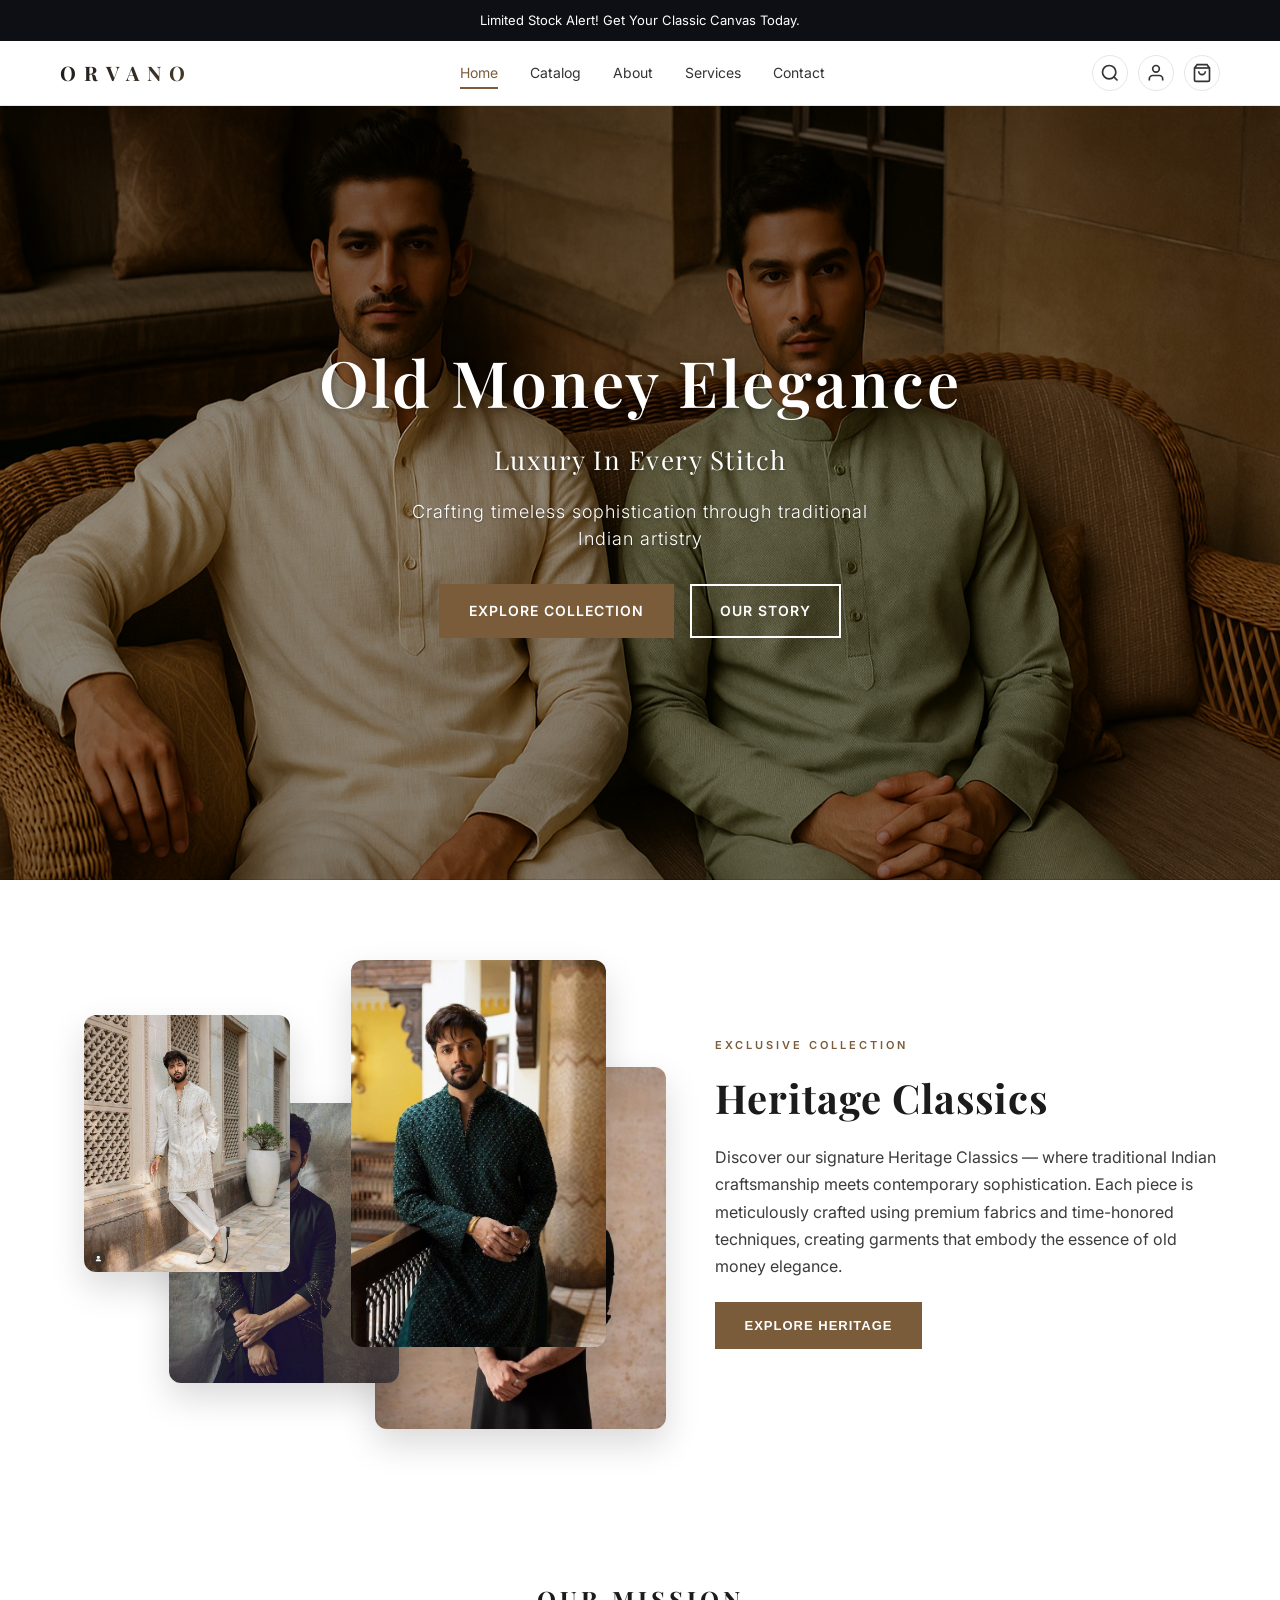
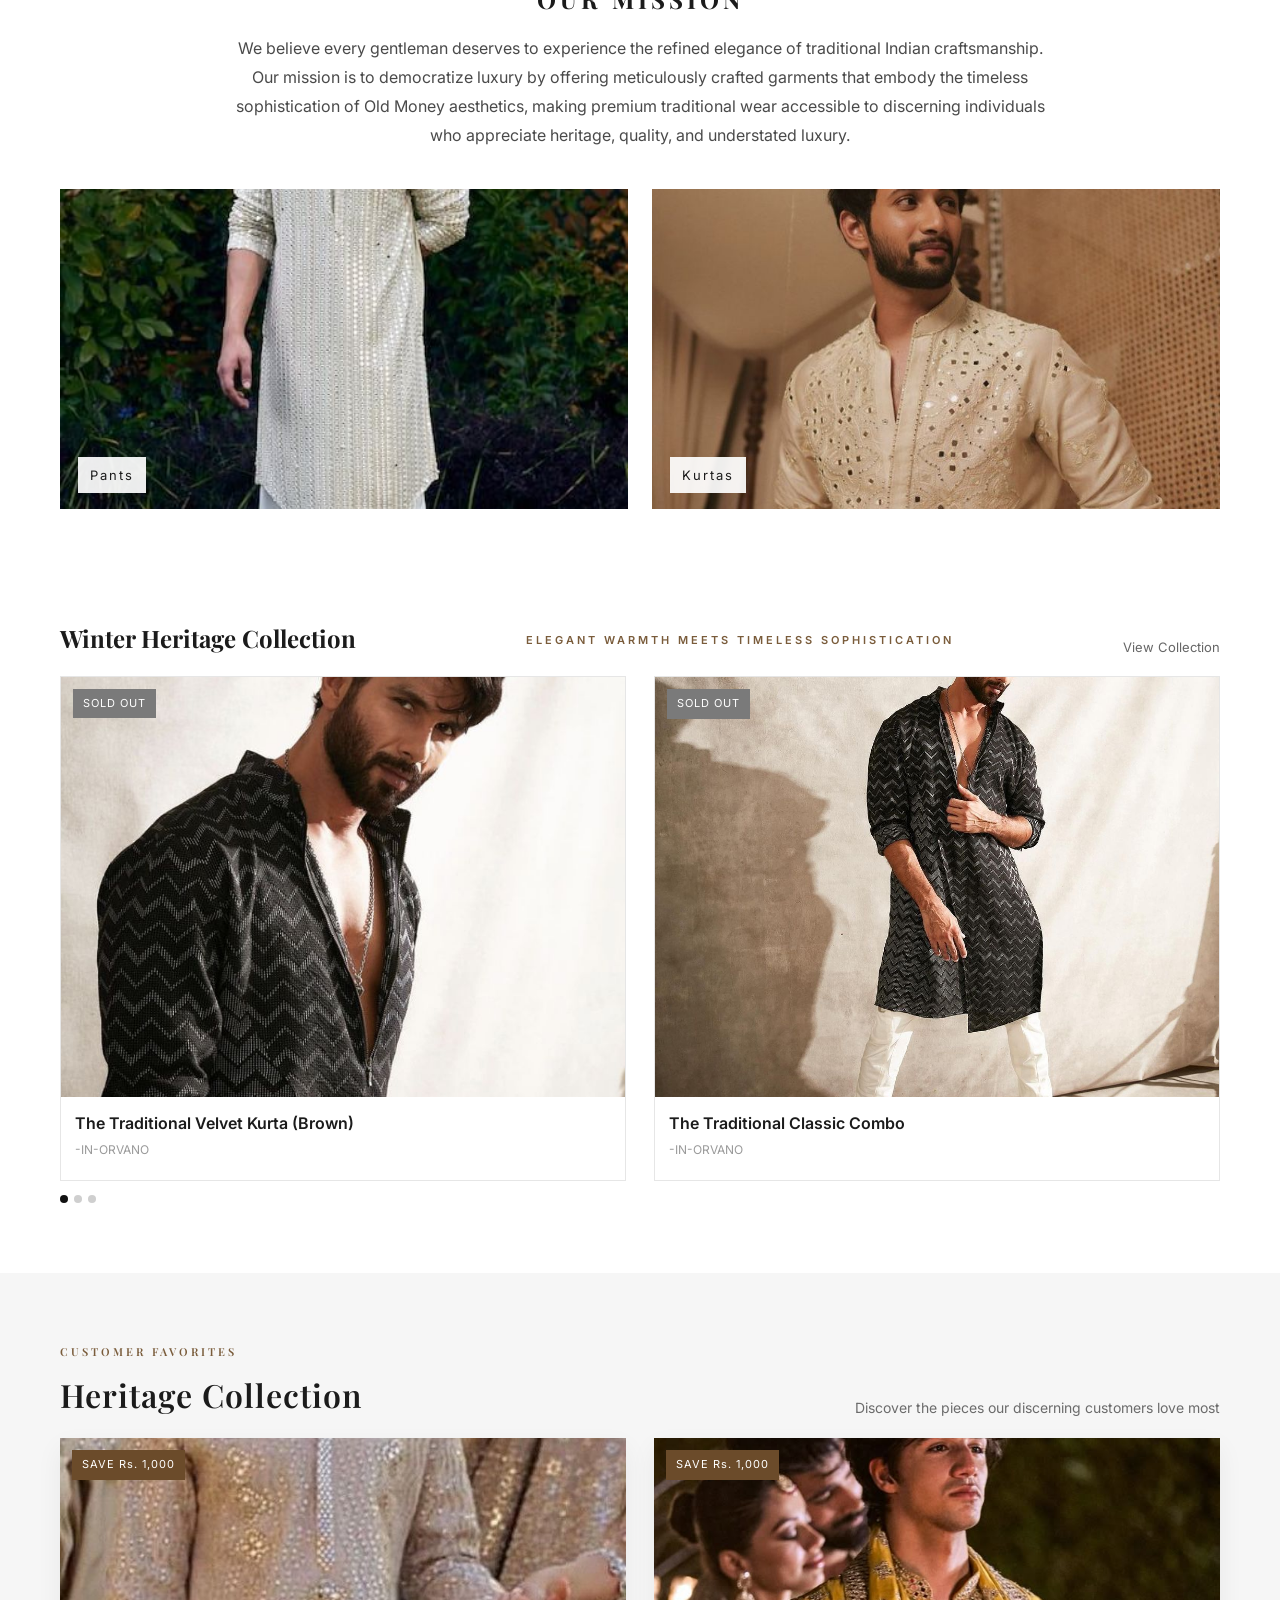
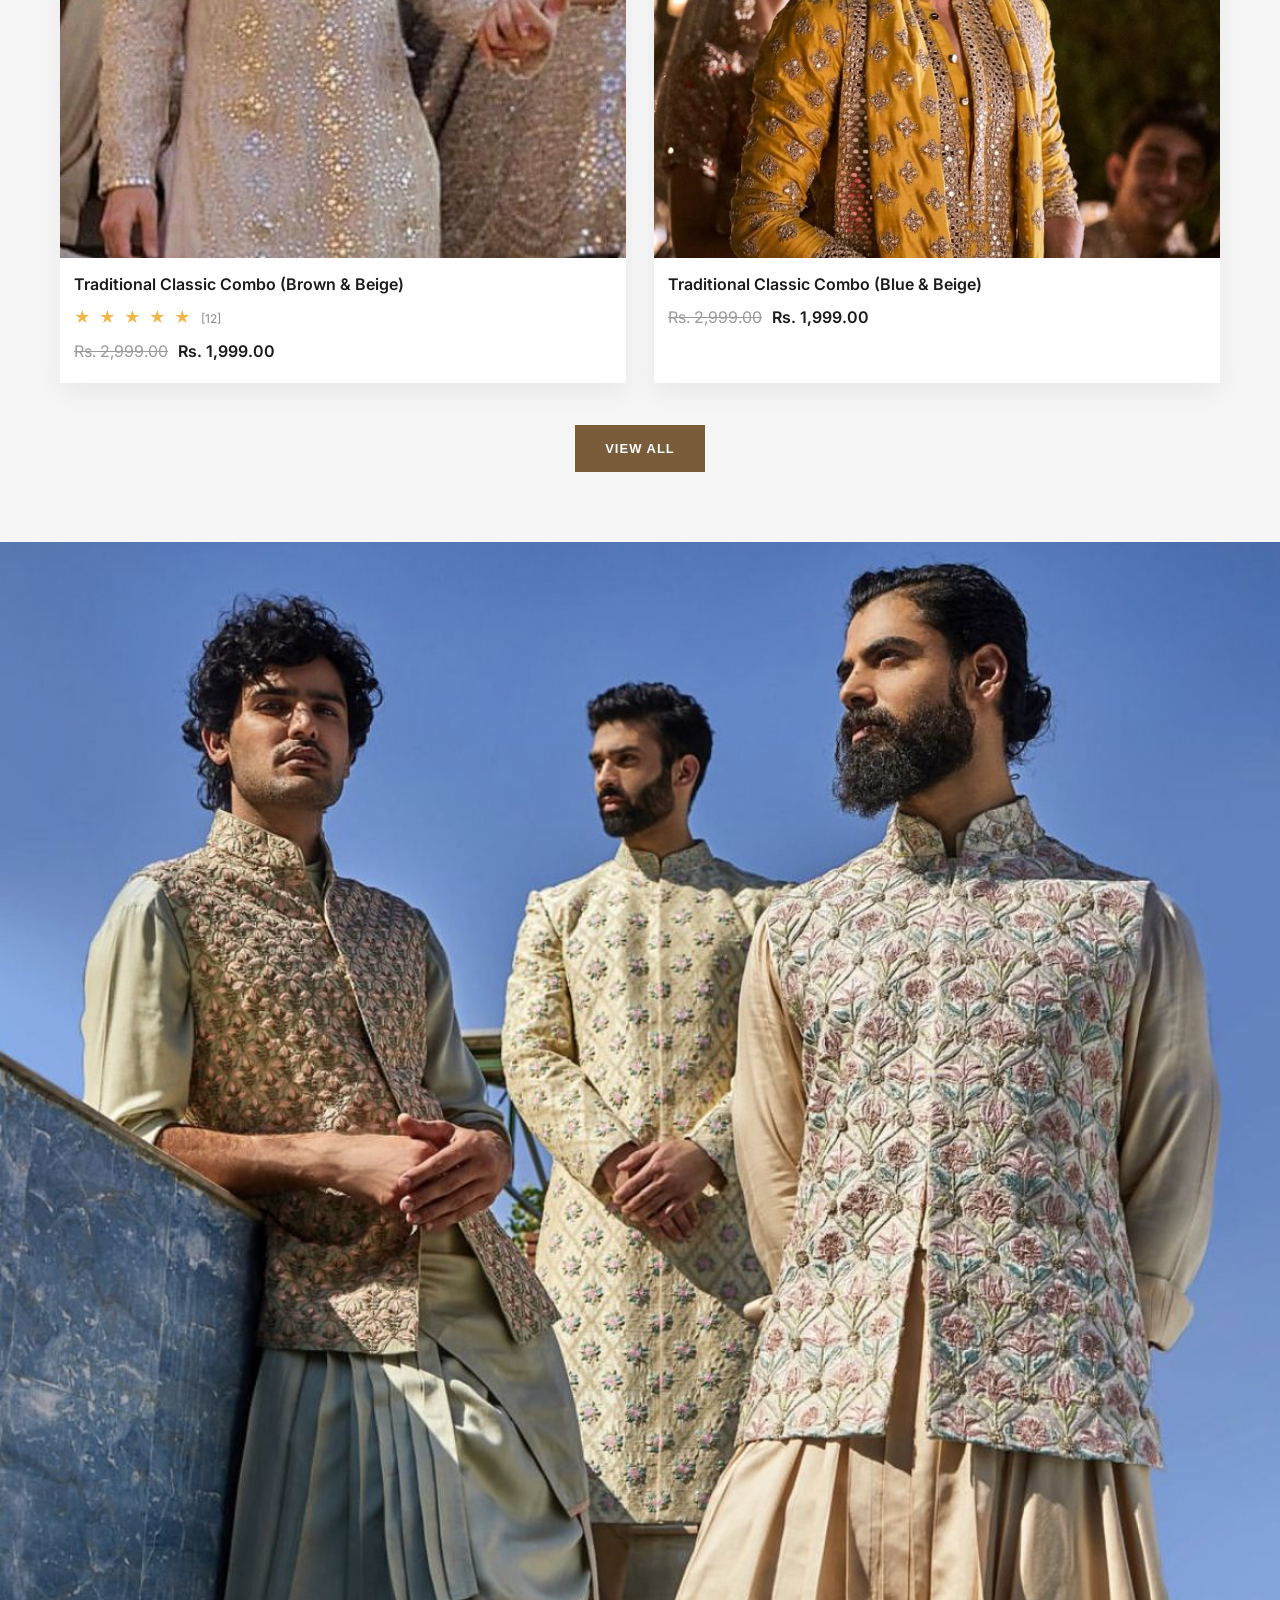
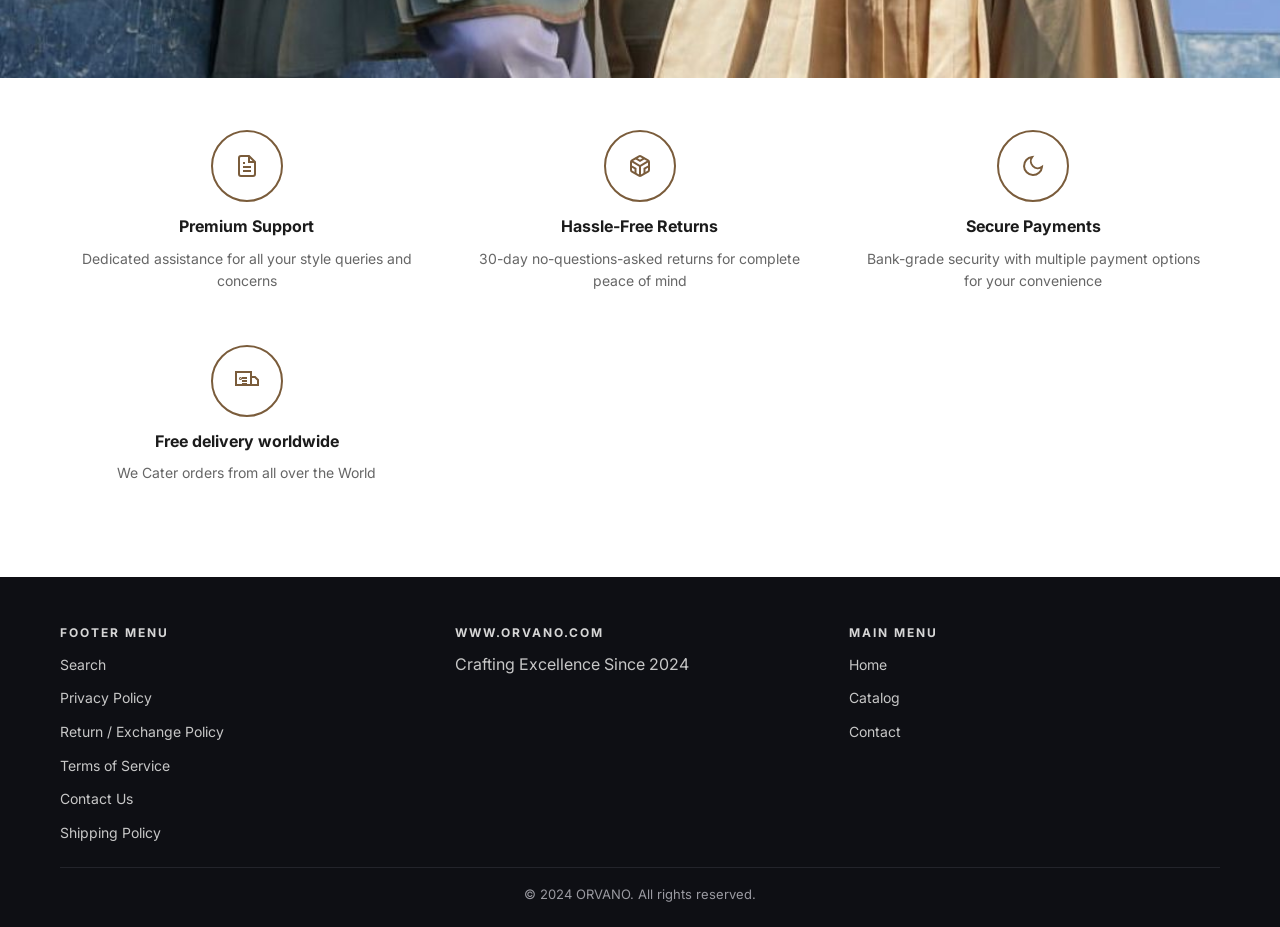
==== index.html @ 5e1e5046 "Initial commit: ORVANO traditional men's wear brand website" ====
<!DOCTYPE html>
<html lang="en">
<head>
    <meta charset="UTF-8">
    <meta name="viewport" content="width=device-width, initial-scale=1.0">
    <title>ORVANO - Traditional Men's Wear Brand</title>
    <link rel="icon" type="image/x-icon" href="favicon.ico">
    <meta name="description" content="Discover ORVANO's collection of traditional men's wear - kurtas, classic outfits, and old-money style clothing. Luxury in every stitch.">
    <link rel="stylesheet" href="assets/css/style.css">
    <link rel="preconnect" href="https://fonts.googleapis.com">
    <link rel="preconnect" href="https://fonts.gstatic.com" crossorigin>
    <link href="https://fonts.googleapis.com/css2?family=Playfair+Display:wght@400;500;600;700&family=Inter:wght@300;400;500;600&display=swap" rel="stylesheet">
</head>
<body>
    <!-- Top Notification Bar -->
    <div class="notification-bar">
        <p>Limited Stock Alert! Get Your Classic Canvas Today.</p>
    </div>

    <!-- Header -->
    <header class="header">
        <nav class="nav">
            <div class="nav-container">
                <div class="logo">
                    <span class="logo-text">ORVANO</span>
                </div>
                <ul class="nav-menu">
                    <li><a href="index.html" class="nav-link" data-page="home">Home</a></li>
                    <li><a href="catalog.html" class="nav-link" data-page="catalog">Catalog</a></li>
                    <li><a href="about.html" class="nav-link" data-page="about">About</a></li>
                    <li><a href="services.html" class="nav-link" data-page="services">Services</a></li>
                    <li><a href="contact.html" class="nav-link" data-page="contact">Contact</a></li>
                </ul>
                <div class="nav-icons">
                    <button class="icon-btn search-btn" aria-label="Search">
                        <svg width="20" height="20" viewBox="0 0 24 24" fill="none" stroke="currentColor" stroke-width="2">
                            <circle cx="11" cy="11" r="8"></circle>
                            <path d="m21 21-4.35-4.35"></path>
                        </svg>
                    </button>
                    <button class="icon-btn user-btn" aria-label="User Account">
                        <svg width="20" height="20" viewBox="0 0 24 24" fill="none" stroke="currentColor" stroke-width="2">
                            <path d="M20 21v-2a4 4 0 0 0-4-4H8a4 4 0 0 0-4 4v2"></path>
                            <circle cx="12" cy="7" r="4"></circle>
                        </svg>
                    </button>
                    <button class="icon-btn cart-btn" aria-label="Shopping Cart">
                        <svg width="20" height="20" viewBox="0 0 24 24" fill="none" stroke="currentColor" stroke-width="2">
                            <path d="M6 2L3 6v14a2 2 0 0 0 2 2h14a2 2 0 0 0 2-2V6l-3-4z"></path>
                            <line x1="3" y1="6" x2="21" y2="6"></line>
                            <path d="M16 10a4 4 0 0 1-8 0"></path>
                        </svg>
                    </button>
                </div>
                <button class="mobile-menu-btn" aria-label="Toggle Menu">
                    <span></span>
                    <span></span>
                    <span></span>
                </button>
            </div>
        </nav>
    </header>

    <!-- Main Content -->
    <main>
        <!-- Hero Section -->
        <section class="hero">
            <div class="hero-image">
                <img src="assets/images/hero-bg.png" alt="Traditional men's wear elegance" class="hero-bg">
                <div class="hero-overlay"></div>
            </div>
            <div class="hero-content">
                <h1 class="hero-title">Old Money Elegance</h1>
                <p class="hero-subtitle">Luxury In Every Stitch</p>
                <p class="hero-tagline">Crafting timeless sophistication through traditional Indian artistry</p>
                <div class="hero-cta">
                    <a href="#featured-collection" class="hero-button primary">Explore Collection</a>
                    <a href="#about" class="hero-button secondary">Our Story</a>
                </div>
            </div>
        </section>

        <!-- Featured Collection -->
        <section class="featured-collection">
            <div class="container">
                <div class="collection-grid">
                    <div class="collection-images">
                        <div class="image-collage">
                            <img src="assets/images/collection-1.jpg" alt="Traditional kurta collection" class="collage-img img-1">
                            <img src="assets/images/collection-2.jpg" alt="Classic outfit style" class="collage-img img-2">
                            <img src="assets/images/collection-3.jpg" alt="Elegant traditional wear" class="collage-img img-3">
                            <img src="assets/images/collection-4.jpg" alt="Premium men's clothing" class="collage-img img-4">
                        </div>
                    </div>
                    <div class="collection-content">
                        <span class="collection-badge">EXCLUSIVE COLLECTION</span>
                        <h2 class="collection-title">Heritage Classics</h2>
                        <p class="collection-description">Discover our signature Heritage Classics — where traditional Indian craftsmanship meets contemporary sophistication. Each piece is meticulously crafted using premium fabrics and time-honored techniques, creating garments that embody the essence of old money elegance.</p>
                        <button class="cta-button">Explore Heritage</button>
                    </div>
                </div>
            </div>
        </section>

        <!-- Mission Statement -->
        <section class="mission-section">
            <div class="container">
                <h2 class="mission-title">OUR MISSION</h2>
                <p class="mission-text">We believe every gentleman deserves to experience the refined elegance of traditional Indian craftsmanship. Our mission is to democratize luxury by offering meticulously crafted garments that embody the timeless sophistication of Old Money aesthetics, making premium traditional wear accessible to discerning individuals who appreciate heritage, quality, and understated luxury.</p>
                <div class="category-cards">
                    <div class="category-card">
                        <img src="assets/images/category-pants.jpg" alt="Traditional pants collection" class="category-img">
                        <span class="category-label">Pants</span>
                    </div>
                    <div class="category-card">
                        <img src="assets/images/category-kurtas.jpg" alt="Traditional kurta collection" class="category-img">
                        <span class="category-label">Kurtas</span>
                    </div>
                </div>
            </div>
        </section>

        <!-- Seasonal Highlight -->
        <section class="seasonal-section">
            <div class="container">
                <div class="section-header">
                    <h2 class="section-title">Winter Heritage Collection</h2>
                    <p class="section-subtitle">Elegant warmth meets timeless sophistication</p>
                    <a href="#" class="view-all-link">View Collection</a>
                </div>
                <div class="product-grid">
                    <div class="product-card">
                        <div class="product-image">
                            <img src="assets/images/product-1.jpg" alt="Traditional winter kurta" class="product-img">
                            <span class="product-badge sold-out">SOLD OUT</span>
                        </div>
                        <div class="product-info">
                            <h3 class="product-name">The Traditional Velvet Kurta (Brown)</h3>
                            <span class="collection-label">-IN-ORVANO</span>
                        </div>
                    </div>
                    <div class="product-card">
                        <div class="product-image">
                            <img src="assets/images/product-2.jpg" alt="Classic traditional outfit" class="product-img">
                            <span class="product-badge sold-out">SOLD OUT</span>
                        </div>
                        <div class="product-info">
                            <h3 class="product-name">The Traditional Classic Combo</h3>
                            <span class="collection-label">-IN-ORVANO</span>
                        </div>
                    </div>
                </div>
                <div class="carousel-indicators">
                    <span class="indicator active"></span>
                    <span class="indicator"></span>
                    <span class="indicator"></span>
                </div>
            </div>
        </section>

        <!-- Most Popular Outfits -->
        <section class="popular-section">
            <div class="container">
                <div class="section-header">
                    <h2 class="section-title">
                        <span class="section-subtitle">CUSTOMER FAVORITES</span>
                        <span class="section-main-title">Heritage Collection</span>
                    </h2>
                    <p class="section-description">Discover the pieces our discerning customers love most</p>
                </div>
                <div class="product-grid">
                    <div class="product-card featured">
                        <div class="product-image">
                            <img src="assets/images/popular-1.jpg" alt="Traditional brown and beige combo" class="product-img">
                            <span class="product-badge discount">SAVE Rs. 1,000</span>
                        </div>
                        <div class="product-info">
                            <h3 class="product-name">Traditional Classic Combo (Brown & Beige)</h3>
                            <div class="product-rating">
                                <div class="stars">
                                    <span class="star">★</span>
                                    <span class="star">★</span>
                                    <span class="star">★</span>
                                    <span class="star">★</span>
                                    <span class="star">★</span>
                                </div>
                                <span class="review-count">[12]</span>
                            </div>
                            <div class="product-pricing">
                                <span class="original-price">Rs. 2,999.00</span>
                                <span class="discounted-price">Rs. 1,999.00</span>
                            </div>
                        </div>
                    </div>
                    <div class="product-card featured">
                        <div class="product-image">
                            <img src="assets/images/popular-2.jpg" alt="Traditional blue and beige combo" class="product-img">
                            <span class="product-badge discount">SAVE Rs. 1,000</span>
                        </div>
                        <div class="product-info">
                            <h3 class="product-name">Traditional Classic Combo (Blue & Beige)</h3>
                            <div class="product-pricing">
                                <span class="original-price">Rs. 2,999.00</span>
                                <span class="discounted-price">Rs. 1,999.00</span>
                            </div>
                        </div>
                    </div>
                </div>
                <div class="section-cta">
                    <button class="cta-button">View all</button>
                </div>
            </div>
        </section>

        <!-- Lifestyle Banner -->
        <section class="lifestyle-banner">
            <img src="assets/images/lifestyle-banner.jpg" alt="Traditional lifestyle elegance" class="lifestyle-img">
        </section>

        <!-- Services Strip -->
        <section class="services-strip">
            <div class="container">
                <div class="services-grid">
                    <div class="service-item">
                        <div class="service-icon">
                            <svg width="24" height="24" viewBox="0 0 24 24" fill="none" stroke="currentColor" stroke-width="2">
                                <path d="M14 2H6a2 2 0 0 0-2 2v16a2 2 0 0 0 2 2h12a2 2 0 0 0 2-2V8z"></path>
                                <polyline points="14,2 14,8 20,8"></polyline>
                                <line x1="16" y1="13" x2="8" y2="13"></line>
                                <line x1="16" y1="17" x2="8" y2="17"></line>
                                <polyline points="10,9 9,9 8,9"></polyline>
                            </svg>
                        </div>
                        <h3 class="service-title">Premium Support</h3>
                        <p class="service-description">Dedicated assistance for all your style queries and concerns</p>
                    </div>
                    <div class="service-item">
                        <div class="service-icon">
                            <svg width="24" height="24" viewBox="0 0 24 24" fill="none" stroke="currentColor" stroke-width="2">
                                <path d="M21 16V8a2 2 0 0 0-1-1.73l-7-4a2 2 0 0 0-2 0l-7 4A2 2 0 0 0 3 8v8a2 2 0 0 0 1 1.73l7 4a2 2 0 0 0 2 0l7-4A2 2 0 0 0 21 16z"></path>
                                <polyline points="7.5,4.21 12,6.81 16.5,4.21"></polyline>
                                <polyline points="7.5,19.79 7.5,14.6 3,12"></polyline>
                                <polyline points="21,12 16.5,14.6 16.5,19.79"></polyline>
                                <polyline points="3.27,6.96 12,12.01 20.73,6.96"></polyline>
                                <line x1="12" y1="22.08" x2="12" y2="12"></line>
                            </svg>
                        </div>
                        <h3 class="service-title">Hassle-Free Returns</h3>
                        <p class="service-description">30-day no-questions-asked returns for complete peace of mind</p>
                    </div>
                    <div class="service-item">
                        <div class="service-icon">
                            <svg width="24" height="24" viewBox="0 0 24 24" fill="none" stroke="currentColor" stroke-width="2">
                                <path d="M21 12.79A9 9 0 1 1 11.21 3 7 7 0 0 0 21 12.79z"></path>
                            </svg>
                        </div>
                        <h3 class="service-title">Secure Payments</h3>
                        <p class="service-description">Bank-grade security with multiple payment options for your convenience</p>
                    </div>
                    <div class="service-item">
                        <div class="service-icon">
                            <svg width="24" height="24" viewBox="0 0 24 24" fill="none" stroke="currentColor" stroke-width="2">
                                <rect x="1" y="3" width="15" height="13"></rect>
                                <polygon points="16,8 20,8 23,11 23,16 16,16 16,8"></polygon>
                                <circle cx="5.5" cy="9.5" r=".5"></circle>
                                <polyline points="7,9 12,9"></polyline>
                                <polyline points="7,12 12,12"></polyline>
                                <polyline points="7,15 12,15"></polyline>
                            </svg>
                        </div>
                        <h3 class="service-title">Free delivery worldwide</h3>
                        <p class="service-description">We Cater orders from all over the World</p>
                    </div>
                </div>
            </div>
        </section>
    </main>

    <!-- Footer -->
    <footer class="footer">
        <div class="container">
            <div class="footer-content">
                <div class="footer-section">
                    <h3 class="footer-title">FOOTER MENU</h3>
                    <ul class="footer-links">
                        <li><a href="#" class="footer-link">Search</a></li>
                        <li><a href="#" class="footer-link">Privacy Policy</a></li>
                        <li><a href="#" class="footer-link">Return / Exchange Policy</a></li>
                        <li><a href="#" class="footer-link">Terms of Service</a></li>
                        <li><a href="#" class="footer-link">Contact Us</a></li>
                        <li><a href="#" class="footer-link">Shipping Policy</a></li>
                    </ul>
                </div>
                <div class="footer-section">
                    <h3 class="footer-title">WWW.ORVANO.COM</h3>
                    <p class="footer-text">Crafting Excellence Since 2024</p>
                </div>
                <div class="footer-section">
                    <h3 class="footer-title">MAIN MENU</h3>
                    <ul class="footer-links">
                        <li><a href="index.html" class="footer-link">Home</a></li>
                        <li><a href="catalog.html" class="footer-link">Catalog</a></li>
                        <li><a href="contact.html" class="footer-link">Contact</a></li>
                    </ul>
                </div>
            </div>
            <div class="footer-bottom">
                <p>&copy; 2024 ORVANO. All rights reserved.</p>
            </div>
        </div>
    </footer>

    <!-- Search Modal -->
    <div class="search-modal" id="searchModal">
        <div class="search-modal-content">
            <button class="close-btn" id="closeSearch">&times;</button>
            <div class="search-container">
                <input type="text" placeholder="Search for products..." class="search-input">
                <button class="search-submit">Search</button>
            </div>
        </div>
    </div>

    <script src="assets/js/navbar.js"></script>
    <script src="assets/js/main.js"></script>
</body>
</html>
---- assets/css/style.css ----
:root {
    --color-bg: #ffffff;
    --color-text: #1b1b1b;
    --color-muted: #6b6b6b;
    --color-accent: #7a5c3b;
    --color-dark: #0e0f14;
    --color-light: #f6f6f6;
    --color-border: #e6e6e6;

    --container-width: 1200px;

    --font-serif: 'Playfair Display', Georgia, 'Times New Roman', serif;
    --font-sans: 'Inter', -apple-system, BlinkMacSystemFont, Segoe UI, Roboto, Arial, sans-serif;
}

/* Animation Keyframes */
@keyframes fadeInUp {
    from {
        opacity: 0;
        transform: translateY(30px);
    }
    to {
        opacity: 1;
        transform: translateY(0);
    }
}

@keyframes fadeInLeft {
    from {
        opacity: 0;
        transform: translateX(-30px);
    }
    to {
        opacity: 1;
        transform: translateX(0);
    }
}

@keyframes fadeInRight {
    from {
        opacity: 0;
        transform: translateX(30px);
    }
    to {
        opacity: 1;
        transform: translateX(0);
    }
}

@keyframes slideInFromBehind {
    from {
        opacity: 0;
        transform: translateZ(-100px) scale(0.8);
    }
    to {
        opacity: 1;
        transform: translateZ(0) scale(1);
    }
}

@keyframes float {
    0%, 100% { transform: translateY(0px); }
    50% { transform: translateY(-10px); }
}

@keyframes pulse {
    0%, 100% { transform: scale(1); }
    50% { transform: scale(1.05); }
}

@keyframes shimmer {
    0% { background-position: -200% 0; }
    100% { background-position: 200% 0; }
}

@keyframes fadeIn {
    from { opacity: 0; }
    to { opacity: 1; }
}

@keyframes notificationReveal {
    0% {
        opacity: 0;
        transform: translateY(-10px);
    }
    100% {
        opacity: 1;
        transform: translateY(0);
    }
}

@keyframes heroImageReveal {
    0% {
        opacity: 0;
        transform: scale(1.05);
    }
    100% {
        opacity: 1;
        transform: scale(1);
    }
}

@keyframes overlayReveal {
    0% {
        opacity: 0;
    }
    100% {
        opacity: 1;
    }
}

@keyframes heroTextReveal {
    0% {
        opacity: 0;
        transform: translateY(30px);
    }
    100% {
        opacity: 1;
        transform: translateY(0);
    }
}

* {
    box-sizing: border-box;
    margin: 0;
    padding: 0;
}

/* Ensure smooth animations */
html {
    scroll-behavior: smooth;
}

body {
    -webkit-font-smoothing: antialiased;
    -moz-osx-font-smoothing: grayscale;
}

/* Prevent animation glitches */
.hero * {
    backface-visibility: hidden;
    -webkit-backface-visibility: hidden;
}

html, body {
    height: 100%;
}

body {
    background: var(--color-bg);
    color: var(--color-text);
    font-family: var(--font-sans);
    line-height: 1.6;
}

img {
    max-width: 100%;
    display: block;
}

a {
    color: inherit;
    text-decoration: none;
}

.container {
    max-width: var(--container-width);
    padding: 0 20px;
    margin: 0 auto;
}

.notification-bar {
    background: var(--color-dark);
    color: #fff;
    text-align: center;
    padding: 10px 12px;
    font-size: 13px;
    position: relative;
    overflow: hidden;
    opacity: 0;
    transform: translateY(-10px);
    animation: notificationReveal 0.8s cubic-bezier(0.25, 0.46, 0.45, 0.94) forwards;
}

.notification-bar::before {
    content: '';
    position: absolute;
    top: 0;
    left: -100%;
    width: 100%;
    height: 100%;
    background: linear-gradient(90deg, transparent, rgba(255,255,255,0.15), transparent);
    animation: shimmer 3s ease-in-out infinite;
}

.header {
    position: sticky;
    top: 0;
    z-index: 50;
    background: #fff;
    border-bottom: 1px solid var(--color-border);
}

.nav {
    width: 100%;
}

.nav-container {
    display: flex;
    align-items: center;
    justify-content: space-between;
    height: 64px;
    max-width: var(--container-width);
    margin: 0 auto;
    padding: 0 20px;
}

.logo {
    display: flex;
    align-items: center;
    transition: transform 0.3s ease;
}

.logo:hover {
    transform: scale(1.05);
}

.logo-text {
    font-family: var(--font-serif);
    letter-spacing: 8px;
    font-weight: 700;
    font-size: 20px;
    background: linear-gradient(135deg, #1b1b1b 0%, #7a5c3b 100%);
    background-size: 200% 200%;
    -webkit-background-clip: text;
    -webkit-text-fill-color: transparent;
    background-clip: text;
    animation: shimmer 3s ease-in-out infinite;
}

.nav-menu {
    list-style: none;
    display: flex;
    align-items: center;
    gap: 32px;
    margin: 0;
    padding: 0;
}

.nav-link {
    font-size: 14px;
    color: #333;
    position: relative;
    padding: 8px 0;
    transition: color 0.3s ease;
}

.nav-link::after {
    content: '';
    position: absolute;
    bottom: 0;
    left: 0;
    width: 0;
    height: 2px;
    background: var(--color-accent);
    transition: width 0.3s cubic-bezier(0.4, 0, 0.2, 1);
    transform-origin: left center;
}

.nav-link:hover::after {
    width: 100%;
}

.nav-link.active::after {
    width: 100%;
    background: var(--color-accent);
}

.nav-link:hover,
.nav-link.active {
    color: var(--color-accent);
}

.nav-icons {
    display: flex;
    align-items: center;
    gap: 10px;
}

.icon-btn {
    background: transparent;
    border: 1px solid var(--color-border);
    width: 36px;
    height: 36px;
    display: inline-flex;
    align-items: center;
    justify-content: center;
    border-radius: 999px;
    cursor: pointer;
    color: #333;
}

.mobile-menu-btn {
    display: none;
    width: 36px;
    height: 36px;
    flex-direction: column;
    align-items: center;
    justify-content: center;
    gap: 4px;
    border: 1px solid var(--color-border);
    background: transparent;
    border-radius: 6px;
    cursor: pointer;
    transition: all 0.3s ease;
}

.mobile-menu-btn:hover {
    border-color: var(--color-accent);
    background: var(--color-accent);
}

.mobile-menu-btn:hover span {
    background: #fff;
}

.mobile-menu-btn span {
    display: block;
    width: 18px;
    height: 2px;
    background: #333;
    transition: all 0.3s ease;
    transform-origin: center;
}

.mobile-menu-btn.active span:nth-child(1) {
    transform: rotate(45deg) translate(5px, 5px);
}

.mobile-menu-btn.active span:nth-child(2) {
    opacity: 0;
}

.mobile-menu-btn.active span:nth-child(3) {
    transform: rotate(-45deg) translate(7px, -6px);
}

/* Hero */
.hero {
    position: relative;
    height: min(86vh, 820px);
    min-height: 520px;
    width: 100%;
    overflow: hidden;
    background: #000;
}

.hero-image {
    position: absolute;
    inset: 0;
}

.hero-bg {
    width: 100%;
    height: 100%;
    object-fit: cover;
    opacity: 0;
    transform: scale(1.05);
    animation: heroImageReveal 2.5s cubic-bezier(0.25, 0.46, 0.45, 0.94) forwards;
    transform-origin: center;
}

.hero-overlay {
    position: absolute;
    inset: 0;
    background: linear-gradient(180deg, rgba(0,0,0,0.4) 0%, rgba(0,0,0,0.2) 50%, rgba(0,0,0,0.3) 100%);
    opacity: 0;
    animation: overlayReveal 2s cubic-bezier(0.25, 0.46, 0.45, 0.94) 0.3s forwards;
}

.hero-content {
    position: relative;
    z-index: 2;
    height: 100%;
    display: flex;
    flex-direction: column;
    align-items: center;
    justify-content: center;
    text-align: center;
    color: #fff;
    padding: 0 20px;
    max-width: 800px;
    margin: 0 auto;
}

.hero-title {
    font-family: var(--font-serif);
    font-size: clamp(36px, 6vw, 64px);
    font-weight: 600;
    text-shadow: 0 2px 8px rgba(0,0,0,0.4);
    opacity: 0;
    transform: translateY(30px);
    animation: heroTextReveal 1.2s cubic-bezier(0.25, 0.46, 0.45, 0.94) 0.8s forwards;
    letter-spacing: 3px;
    line-height: 1.1;
    margin-bottom: 24px;
}

.hero-subtitle {
    font-family: var(--font-serif);
    opacity: 0;
    font-size: clamp(18px, 2.5vw, 26px);
    margin-top: 0;
    text-shadow: 0 1px 4px rgba(0,0,0,0.4);
    transform: translateY(20px);
    animation: heroTextReveal 1.2s cubic-bezier(0.25, 0.46, 0.45, 0.94) 1s forwards;
    letter-spacing: 1.5px;
    line-height: 1.4;
    font-weight: 400;
    max-width: 600px;
}

.hero-tagline {
    font-family: var(--font-sans);
    font-size: clamp(14px, 1.8vw, 18px);
    opacity: 0;
    margin-top: 20px;
    margin-bottom: 32px;
    text-shadow: 0 1px 3px rgba(0,0,0,0.4);
    transform: translateY(20px);
    animation: heroTextReveal 1.2s cubic-bezier(0.25, 0.46, 0.45, 0.94) 1.2s forwards;
    letter-spacing: 1px;
    line-height: 1.5;
    font-weight: 300;
    max-width: 500px;
}

.hero-cta {
    display: flex;
    gap: 16px;
    margin-top: 0;
    opacity: 0;
    transform: translateY(20px);
    animation: heroTextReveal 1.2s cubic-bezier(0.25, 0.46, 0.45, 0.94) 1.4s forwards;
}

.hero-button {
    padding: 14px 28px;
    border: 2px solid;
    border-radius: 0;
    font-family: var(--font-sans);
    font-weight: 600;
    font-size: 14px;
    letter-spacing: 1px;
    text-transform: uppercase;
    text-decoration: none;
    transition: all 0.3s cubic-bezier(0.4, 0, 0.2, 1);
    position: relative;
    overflow: hidden;
}

.hero-button.primary {
    background: var(--color-accent);
    border-color: var(--color-accent);
    color: #fff;
}

.hero-button.primary:hover {
    background: #5a4a2f;
    border-color: #5a4a2f;
    transform: translateY(-2px);
    box-shadow: 0 8px 25px rgba(122, 92, 59, 0.4);
}

.hero-button.secondary {
    background: transparent;
    border-color: #fff;
    color: #fff;
}

.hero-button.secondary:hover {
    background: #fff;
    color: var(--color-dark);
    transform: translateY(-2px);
    box-shadow: 0 8px 25px rgba(255, 255, 255, 0.3);
}

/* Featured Collection */
.featured-collection {
    padding: 80px 0;
}

.collection-grid {
    display: grid;
    grid-template-columns: 1.2fr 1fr;
    gap: 48px;
    align-items: center;
}

.image-collage {
    position: relative;
    height: 460px;
    perspective: 1000px;
}

.collage-img {
    position: absolute;
    border-radius: 12px;
    box-shadow: 0 15px 35px rgba(0,0,0,0.15);
    transition: all 0.4s cubic-bezier(0.4, 0, 0.2, 1);
    cursor: pointer;
}

.collage-img:hover {
    transform: translateZ(20px) scale(1.05);
    box-shadow: 0 20px 40px rgba(0,0,0,0.25);
}

.img-1 { 
    top: 12%; 
    left: 4%; 
    width: 34%; 
    animation: slideInFromBehind 1s ease-out 0.5s both;
    z-index: 4;
}
.img-2 { 
    top: 0; 
    right: 10%; 
    width: 42%; 
    animation: slideInFromBehind 1s ease-out 0.8s both;
    z-index: 3;
}
.img-3 { 
    bottom: 8%; 
    left: 18%; 
    width: 38%; 
    animation: slideInFromBehind 1s ease-out 1.1s both;
    z-index: 2;
}
.img-4 { 
    bottom: -2%; 
    right: 0; 
    width: 48%; 
    animation: slideInFromBehind 1s ease-out 1.4s both;
    z-index: 1;
}

.collection-content .collection-badge {
    letter-spacing: 3px;
    font-size: 11px;
    color: var(--color-accent);
    font-weight: 600;
    text-transform: uppercase;
    animation: fadeInLeft 1s ease-out 1.2s both;
}

.collection-title {
    font-family: var(--font-serif);
    font-size: clamp(26px, 3.2vw, 40px);
    margin: 10px 0 14px;
    font-weight: 700;
    animation: fadeInLeft 1s ease-out 1.4s both;
    letter-spacing: 1px;
}

.collection-description {
    color: #3b3b3b;
    max-width: 520px;
    line-height: 1.7;
    animation: fadeInLeft 1s ease-out 1.6s both;
}

.cta-button {
    margin-top: 22px;
    padding: 14px 28px;
    border: 2px solid var(--color-accent);
    background: var(--color-accent);
    color: #fff;
    border-radius: 0;
    cursor: pointer;
    transition: all 0.3s cubic-bezier(0.4, 0, 0.2, 1);
    font-weight: 600;
    letter-spacing: 1px;
    text-transform: uppercase;
    font-size: 13px;
    position: relative;
    overflow: hidden;
    animation: fadeInLeft 1s ease-out 1.8s both;
}

.cta-button::before {
    content: '';
    position: absolute;
    top: 0;
    left: -100%;
    width: 100%;
    height: 100%;
    background: linear-gradient(90deg, transparent, rgba(255,255,255,0.2), transparent);
    transition: left 0.5s;
}

.cta-button:hover::before {
    left: 100%;
}

.cta-button:hover {
    background: #5a4a2f;
    border-color: #5a4a2f;
    transform: translateY(-2px);
    box-shadow: 0 8px 25px rgba(122, 92, 59, 0.3);
}

/* Mission */
.mission-section {
    padding: 80px 0 40px;
    background: #fff;
}

.mission-title {
    font-family: var(--font-serif);
    font-size: 24px;
    letter-spacing: 4px;
    text-align: center;
    font-weight: 700;
    animation: fadeInUp 1s ease-out 0.3s both;
}

.mission-text {
    text-align: center;
    color: #4a4a4a;
    max-width: 820px;
    margin: 16px auto 40px;
    line-height: 1.8;
    font-size: 16px;
    animation: fadeInUp 1s ease-out 0.6s both;
}

.category-cards {
    display: grid;
    grid-template-columns: repeat(2, 1fr);
    gap: 24px;
}

.category-card {
    position: relative;
    overflow: hidden;
    animation: fadeInUp 1s ease-out 0.9s both;
}

.category-card:nth-child(2) {
    animation-delay: 1.1s;
}

.category-img {
    width: 100%;
    height: 320px;
    object-fit: cover;
    transition: all 0.4s cubic-bezier(0.4, 0, 0.2, 1);
}

.category-card:hover .category-img {
    transform: scale(1.08);
    filter: brightness(1.1);
}

.category-card:hover {
    transform: translateY(-5px);
}

.category-label {
    position: absolute;
    left: 18px;
    bottom: 16px;
    background: rgba(255,255,255,.92);
    padding: 8px 12px;
    font-size: 13px;
    letter-spacing: 2px;
}

/* Seasonal */
.seasonal-section { padding: 70px 0; }

.section-header {
    display: flex;
    align-items: end;
    justify-content: space-between;
    margin-bottom: 18px;
}

.section-title { font-family: var(--font-serif); }

.view-all-link { font-size: 13px; color: #666; }

.product-grid {
    display: grid;
    grid-template-columns: repeat(2, 1fr);
    gap: 28px;
}

.product-card {
    border: 1px solid var(--color-border);
    background: #fff;
    transition: all 0.3s cubic-bezier(0.4, 0, 0.2, 1);
    animation: fadeInUp 1s ease-out 0.3s both;
}

.product-card:nth-child(2) {
    animation-delay: 0.5s;
}

.product-card:hover {
    transform: translateY(-8px);
    box-shadow: 0 15px 35px rgba(0,0,0,0.1);
    border-color: var(--color-accent);
}

.product-card .product-image { position: relative; overflow: hidden; }

.product-img { width: 100%; height: 420px; object-fit: cover; display: block; }

.product-badge {
    position: absolute;
    left: 12px;
    top: 12px;
    background: #111;
    color: #fff;
    font-size: 11px;
    letter-spacing: 1px;
    padding: 6px 10px;
}

.product-badge.sold-out { background: #7a7a7a; }
.product-badge.discount { background: #6b4b2a; }

.product-info { padding: 14px 14px 18px; }
.product-name { font-size: 16px; font-weight: 600; }
.collection-label { color: #9a9a9a; font-size: 12px; }

.carousel-indicators { display: flex; gap: 6px; margin-top: 14px; }
.indicator { width: 8px; height: 8px; border-radius: 10px; background: #cfcfcf; }
.indicator.active { background: #111; }

/* Popular */
.popular-section { padding: 70px 0; background: var(--color-light); }
.section-subtitle { 
    display: block; 
    color: var(--color-accent); 
    font-size: 11px; 
    letter-spacing: 3px; 
    text-transform: uppercase;
    font-weight: 600;
    margin-bottom: 8px;
}
.section-main-title { 
    display: block; 
    font-family: var(--font-serif); 
    font-size: 32px; 
    margin-top: 8px; 
    font-weight: 600;
    letter-spacing: 1px;
}
.section-description {
    color: var(--color-muted);
    font-size: 14px;
    margin-top: 12px;
    line-height: 1.6;
    max-width: 500px;
}

.product-card.featured { border: none; background: #fff; box-shadow: 0 10px 25px rgba(0,0,0,.06); }

.product-rating { display: flex; align-items: center; gap: 8px; margin-top: 8px; }
.stars { color: #f1b74b; letter-spacing: 2px; }
.review-count { color: #8a8a8a; font-size: 12px; }
.product-pricing { display: flex; align-items: center; gap: 10px; margin-top: 8px; }
.original-price { color: #9a9a9a; text-decoration: line-through; }
.discounted-price { color: #1b1b1b; font-weight: 600; }

.section-cta { text-align: center; margin-top: 20px; }

/* Lifestyle Banner */
.lifestyle-banner { padding: 0; }
.lifestyle-img { width: 100%; height: auto; display: block; }

/* Services strip */
.services-strip { padding: 36px 0; background: #fff; }
.services-grid {
    display: grid;
    grid-template-columns: repeat(4, 1fr);
    gap: 22px;
}
.service-item { 
    text-align: center; 
    padding: 16px; 
    transition: all 0.3s ease;
    animation: fadeInUp 1s ease-out 0.3s both;
}

.service-item:nth-child(2) { animation-delay: 0.4s; }
.service-item:nth-child(3) { animation-delay: 0.5s; }
.service-item:nth-child(4) { animation-delay: 0.6s; }

.service-item:hover {
    transform: translateY(-5px);
}

.service-icon { 
    width: 72px; 
    height: 72px; 
    display: grid; 
    place-items: center; 
    margin: 0 auto 12px; 
    border: 2px solid var(--color-accent); 
    border-radius: 999px; 
    color: var(--color-accent);
    transition: all 0.3s ease;
}

.service-item:hover .service-icon {
    transform: scale(1.1) rotate(5deg);
    background: var(--color-accent);
    color: #fff;
}

.service-title { 
    font-weight: 700; 
    margin-bottom: 8px; 
    color: var(--color-text);
    font-size: 16px;
}
.service-description { 
    color: #666; 
    font-size: 14px; 
    line-height: 1.6;
}

/* Footer */
.footer { background: var(--color-dark); color: #fff; padding: 46px 0 22px; margin-top: 40px; }
.footer-content { display: grid; grid-template-columns: 1fr 1fr 1fr; gap: 24px; }
.footer-title { color: #d6d6d6; font-size: 12px; letter-spacing: 2px; margin-bottom: 10px; }
.footer-links { list-style: none; display: grid; gap: 8px; }
.footer-link { color: #c7c7c7; font-size: 14px; }
.footer-link:hover { color: #fff; }
.footer-text { color: #c7c7c7; }
.footer-bottom { border-top: 1px solid #23242b; margin-top: 22px; padding-top: 16px; text-align: center; color: #9a9aa1; font-size: 13px; }

/* Page headers */
.page-header { padding: 70px 0 40px; background: var(--color-light); border-bottom: 1px solid var(--color-border); }
.page-title { font-family: var(--font-serif); font-size: clamp(28px, 4vw, 40px); }
.page-subtitle { color: #6b6b6b; }

/* Catalog placeholder */
.catalog-content { padding: 80px 0; }
.catalog-placeholder { text-align: center; }
.catalog-placeholder h2 { font-family: var(--font-serif); font-size: 32px; margin-bottom: 16px; color: var(--color-text); }
.catalog-placeholder p { color: var(--color-muted); font-size: 16px; line-height: 1.6; max-width: 500px; margin: 0 auto; }

/* About */
.story-section { padding: 60px 0; }
.story-grid { display: grid; grid-template-columns: 1.1fr .9fr; gap: 32px; align-items: center; }
.story-title { font-family: var(--font-serif); font-size: 24px; margin-bottom: 8px; }
.story-text { color: #4a4a4a; margin-bottom: 10px; }
.story-img { width: 100%; height: 420px; object-fit: cover; }

.values-section { 
    padding: 80px 0; 
    background: var(--color-light); 
}
.values-section .section-title {
    text-align: center;
    font-family: var(--font-serif);
    font-size: 32px;
    margin-bottom: 50px;
    font-weight: 600;
    letter-spacing: 2px;
}
.values-grid { 
    display: grid; 
    grid-template-columns: repeat(3, 1fr); 
    gap: 30px; 
}
.value-item { 
    background: #fff; 
    border: 1px solid var(--color-border); 
    padding: 30px 20px; 
    text-align: center; 
    transition: all 0.3s ease;
    border-radius: 8px;
}
.value-item:hover {
    transform: translateY(-5px);
    box-shadow: 0 15px 35px rgba(0,0,0,0.1);
    border-color: var(--color-accent);
}
.value-icon {
    font-size: 48px;
    margin-bottom: 20px;
}
.value-title { 
    font-weight: 700; 
    margin: 16px 0; 
    font-size: 18px;
    color: var(--color-text);
}
.value-description { 
    color: #666; 
    font-size: 15px; 
    line-height: 1.6;
}

.team-section { 
    padding: 80px 0; 
    background: #fff;
}
.team-section .section-title {
    text-align: center;
    font-family: var(--font-serif);
    font-size: 32px;
    margin-bottom: 50px;
    font-weight: 600;
    letter-spacing: 2px;
}
.team-grid { 
    display: grid; 
    grid-template-columns: repeat(2, 1fr); 
    gap: 40px; 
    align-items: stretch;
}
.member-card {
    background: #fff;
    border: 1px solid var(--color-border);
    border-radius: 12px;
    overflow: hidden;
    transition: all 0.3s ease;
    box-shadow: 0 5px 15px rgba(0,0,0,0.05);
    height: fit-content;
    display: flex;
    flex-direction: column;
}
.member-card:hover {
    transform: translateY(-8px);
    box-shadow: 0 20px 40px rgba(0,0,0,0.1);
    border-color: var(--color-accent);
}
.member-image { 
    overflow: hidden; 
    height: 320px;
    display: flex;
    align-items: center;
    justify-content: center;
    background: var(--color-light);
    border-bottom: 1px solid var(--color-border);
}
.member-img { 
    width: 100%; 
    height: 100%; 
    object-fit: cover; 
    object-position: center 20%;
    transition: transform 0.3s ease;
    min-height: 100%;
}
.member-card:hover .member-img {
    transform: scale(1.05);
}

/* Ensure proper image alignment and face visibility */
.member-image {
    position: relative;
    background: var(--color-light);
}

.member-img {
    object-position: center 20%;
    display: block;
}

/* Specific positioning for Hardik's image to show face better */
.member-card:nth-child(2) .member-img {
    object-position: center 35%;
}

/* Fallback for image loading issues */
.member-image::before {
    content: '';
    position: absolute;
    top: 0;
    left: 0;
    right: 0;
    bottom: 0;
    background: var(--color-light);
    z-index: -1;
}

/* Responsive image adjustments */
@media (max-width: 768px) {
    .member-image {
        height: 280px;
    }
    
    .member-img {
        object-position: center 15%;
    }
}
.member-info {
    padding: 24px;
    flex: 1;
    display: flex;
    flex-direction: column;
}
.member-name { 
    font-weight: 700; 
    margin-top: 0; 
    font-size: 20px;
    color: var(--color-text);
    margin-bottom: 8px;
}
.member-role { 
    color: var(--color-accent); 
    font-size: 14px; 
    font-weight: 600;
    text-transform: uppercase;
    letter-spacing: 1px;
    margin-bottom: 16px;
}
.member-description { 
    color: #525252; 
    font-size: 15px; 
    margin: 0 0 20px 0; 
    line-height: 1.6;
}
.member-contact { 
    font-size: 15px; 
    color: var(--color-accent); 
    text-decoration: none;
    font-weight: 600;
    transition: color 0.3s ease;
    margin-top: auto;
}
.member-contact:hover {
    color: var(--color-text);
}

.heritage-section { padding: 50px 0; background: var(--color-light); }
.heritage-title { font-family: var(--font-serif); font-size: 24px; margin-bottom: 8px; }
.heritage-text { color: #555; max-width: 900px; }
.heritage-stats { margin-top: 14px; display: grid; grid-template-columns: repeat(3, 1fr); gap: 18px; }
.stat-item { background: #fff; border: 1px solid var(--color-border); padding: 16px; text-align: center; }
.stat-number { font-family: var(--font-serif); font-size: 22px; }
.stat-label { color: #777; font-size: 12px; letter-spacing: 1px; }

/* Services page */
.services-overview { padding: 60px 0; }
.services-grid { display: grid; grid-template-columns: repeat(3, 1fr); gap: 20px; }
.service-card { background: #fff; border: 1px solid var(--color-border); padding: 16px; }
.service-card .service-title { font-weight: 700; margin: 10px 0 6px; }
.service-card .service-features { margin-top: 8px; padding-left: 16px; color: #666; }
.service-card .service-features li { margin: 4px 0; }

.categories-section { padding: 40px 0; background: var(--color-light); }
.categories-grid { display: grid; grid-template-columns: repeat(3, 1fr); gap: 20px; }
.category-item { background: #fff; border: 1px solid var(--color-border); }
.category-content { padding: 14px; }
.category-name { font-weight: 700; }
.category-description { color: #666; font-size: 14px; margin: 6px 0; }
.category-link { font-size: 14px; text-decoration: underline; }

.special-services { padding: 50px 0; }
.special-services-grid { display: grid; grid-template-columns: repeat(2, 1fr); gap: 20px; }
.special-service { border: 1px solid var(--color-border); background: #fff; padding: 16px; }
.special-service-title { font-weight: 700; margin-bottom: 8px; }
.special-service-description { color: #666; font-size: 14px; }

/* Contact */
.contact-info { padding: 50px 0; }
.contact-grid { display: grid; grid-template-columns: repeat(3, 1fr); gap: 20px; }
.contact-card { border: 1px solid var(--color-border); padding: 16px; background: #fff; }
.contact-icon { width: 56px; height: 56px; display: grid; place-items: center; border: 1px solid var(--color-border); border-radius: 999px; margin-bottom: 8px; }
.contact-title { font-weight: 700; margin-bottom: 6px; }
.contact-details { color: #666; font-size: 14px; }

.contact-form-section { padding: 20px 0 50px; background: var(--color-light); }
.form-container { max-width: 900px; margin: 0 auto; background: #fff; border: 1px solid var(--color-border); padding: 18px; }
.form-title { font-weight: 700; margin-bottom: 12px; }
.form-row { display: grid; grid-template-columns: repeat(2, 1fr); gap: 12px; }
.form-group { display: grid; gap: 6px; margin-bottom: 10px; }
.form-label { font-size: 14px; color: #333; }
.form-input, .form-select, .form-textarea { width: 100%; border: 1px solid var(--color-border); padding: 10px 12px; font: inherit; background: #fff; }
.form-textarea { resize: vertical; }
.submit-button { padding: 12px 18px; border: 1px solid #222; background: #111; color: #fff; cursor: pointer; }
.submit-button:hover { opacity: .9; }

.business-hours { padding: 40px 0; }
.hours-grid { display: grid; grid-template-columns: repeat(3, 1fr); gap: 14px; }
.hours-item { background: #fff; border: 1px solid var(--color-border); padding: 12px; display: flex; align-items: center; justify-content: space-between; }
.day { font-weight: 600; }
.time { color: #666; }

/* Search modal */
.search-modal { position: fixed; inset: 0; background: rgba(0,0,0,.55); display: none; align-items: center; justify-content: center; z-index: 100; }
.search-modal.open { display: flex; }
.search-modal-content { width: min(720px, 92%); background: #fff; padding: 20px; border-radius: 8px; position: relative; }
.close-btn { position: absolute; right: 12px; top: 8px; border: 0; background: transparent; font-size: 28px; line-height: 1; cursor: pointer; }
.search-container { display: grid; grid-template-columns: 1fr auto; gap: 10px; }
.search-input { border: 1px solid var(--color-border); padding: 12px; }
.search-submit { padding: 12px 16px; border: 1px solid #111; background: #111; color: #fff; cursor: pointer; }

/* Scroll-triggered animations */
.fade-in-on-scroll {
    opacity: 0;
    transform: translateY(30px);
    transition: all 0.8s cubic-bezier(0.4, 0, 0.2, 1);
}

.fade-in-on-scroll.visible {
    opacity: 1;
    transform: translateY(0);
}

/* Enhanced hover effects for other elements */

/* Icon button enhancements */
.icon-btn {
    transition: all 0.3s ease;
}

.icon-btn:hover {
    background: var(--color-accent);
    color: #fff;
    border-color: var(--color-accent);
    transform: scale(1.1);
}

/* Responsive */
@media (max-width: 1024px) {
    .collection-grid { grid-template-columns: 1fr; }
    .image-collage { height: 380px; }
    .story-grid { grid-template-columns: 1fr; }
    .values-grid { grid-template-columns: repeat(2, 1fr); }
    .team-grid { grid-template-columns: 1fr; }
}

@media (max-width: 900px) {
    .nav-menu { display: none; }
    .mobile-menu-btn { display: inline-flex; }
}

@media (max-width: 768px) {
    .hero-cta {
        flex-direction: column;
        gap: 12px;
    }
    
    .hero-button {
        width: 100%;
        text-align: center;
    }
    
    .product-grid { grid-template-columns: 1fr; }
    .category-cards { grid-template-columns: 1fr; }
    .services-grid { grid-template-columns: 1fr 1fr; }
    .footer-content { grid-template-columns: 1fr; }
    .values-grid { grid-template-columns: 1fr; }
    .categories-grid { grid-template-columns: 1fr; }
    .special-services-grid { grid-template-columns: 1fr; }
    .contact-grid { grid-template-columns: 1fr; }
    .form-row { grid-template-columns: 1fr; }
    .hours-grid { grid-template-columns: 1fr; }
    
    /* Team section mobile improvements */
    .team-section {
        padding: 60px 0;
    }
    
    .team-grid {
        gap: 30px;
    }
    
    .member-card {
        max-width: 400px;
        margin: 0 auto;
    }
}
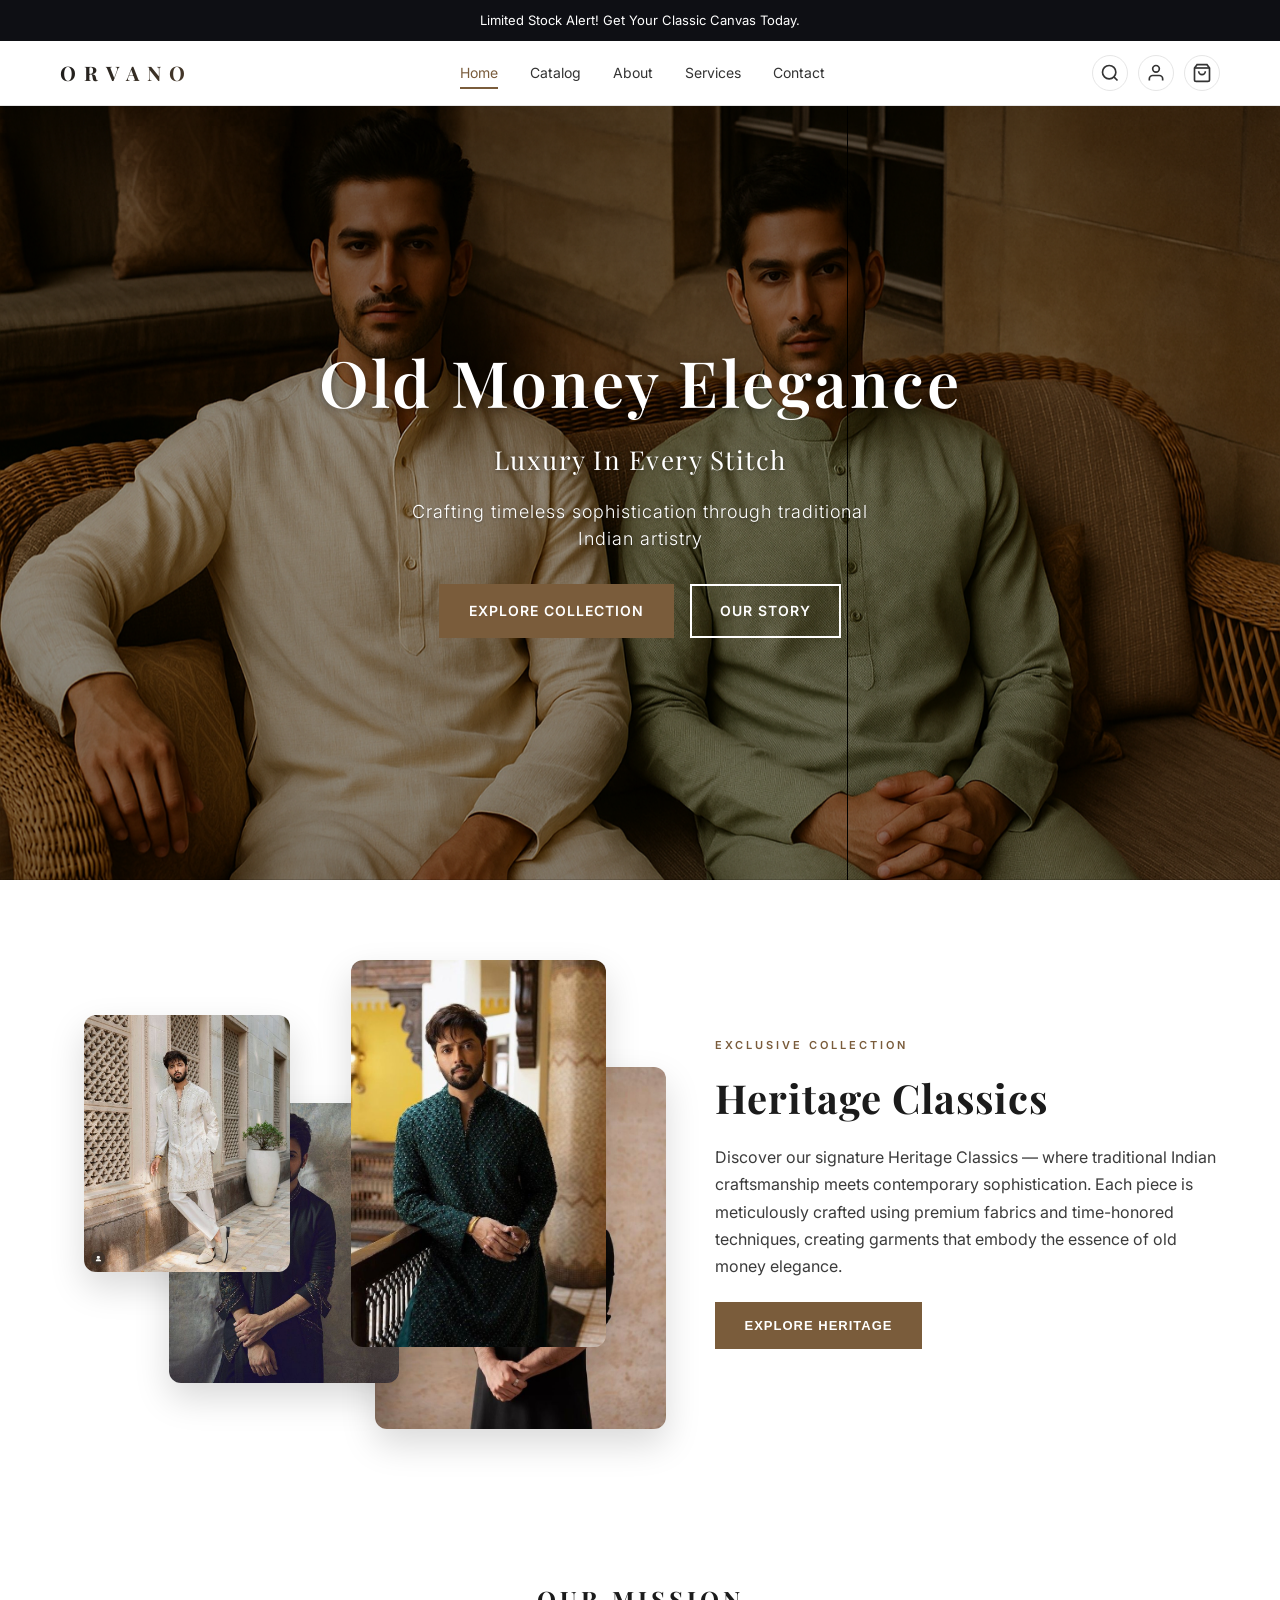
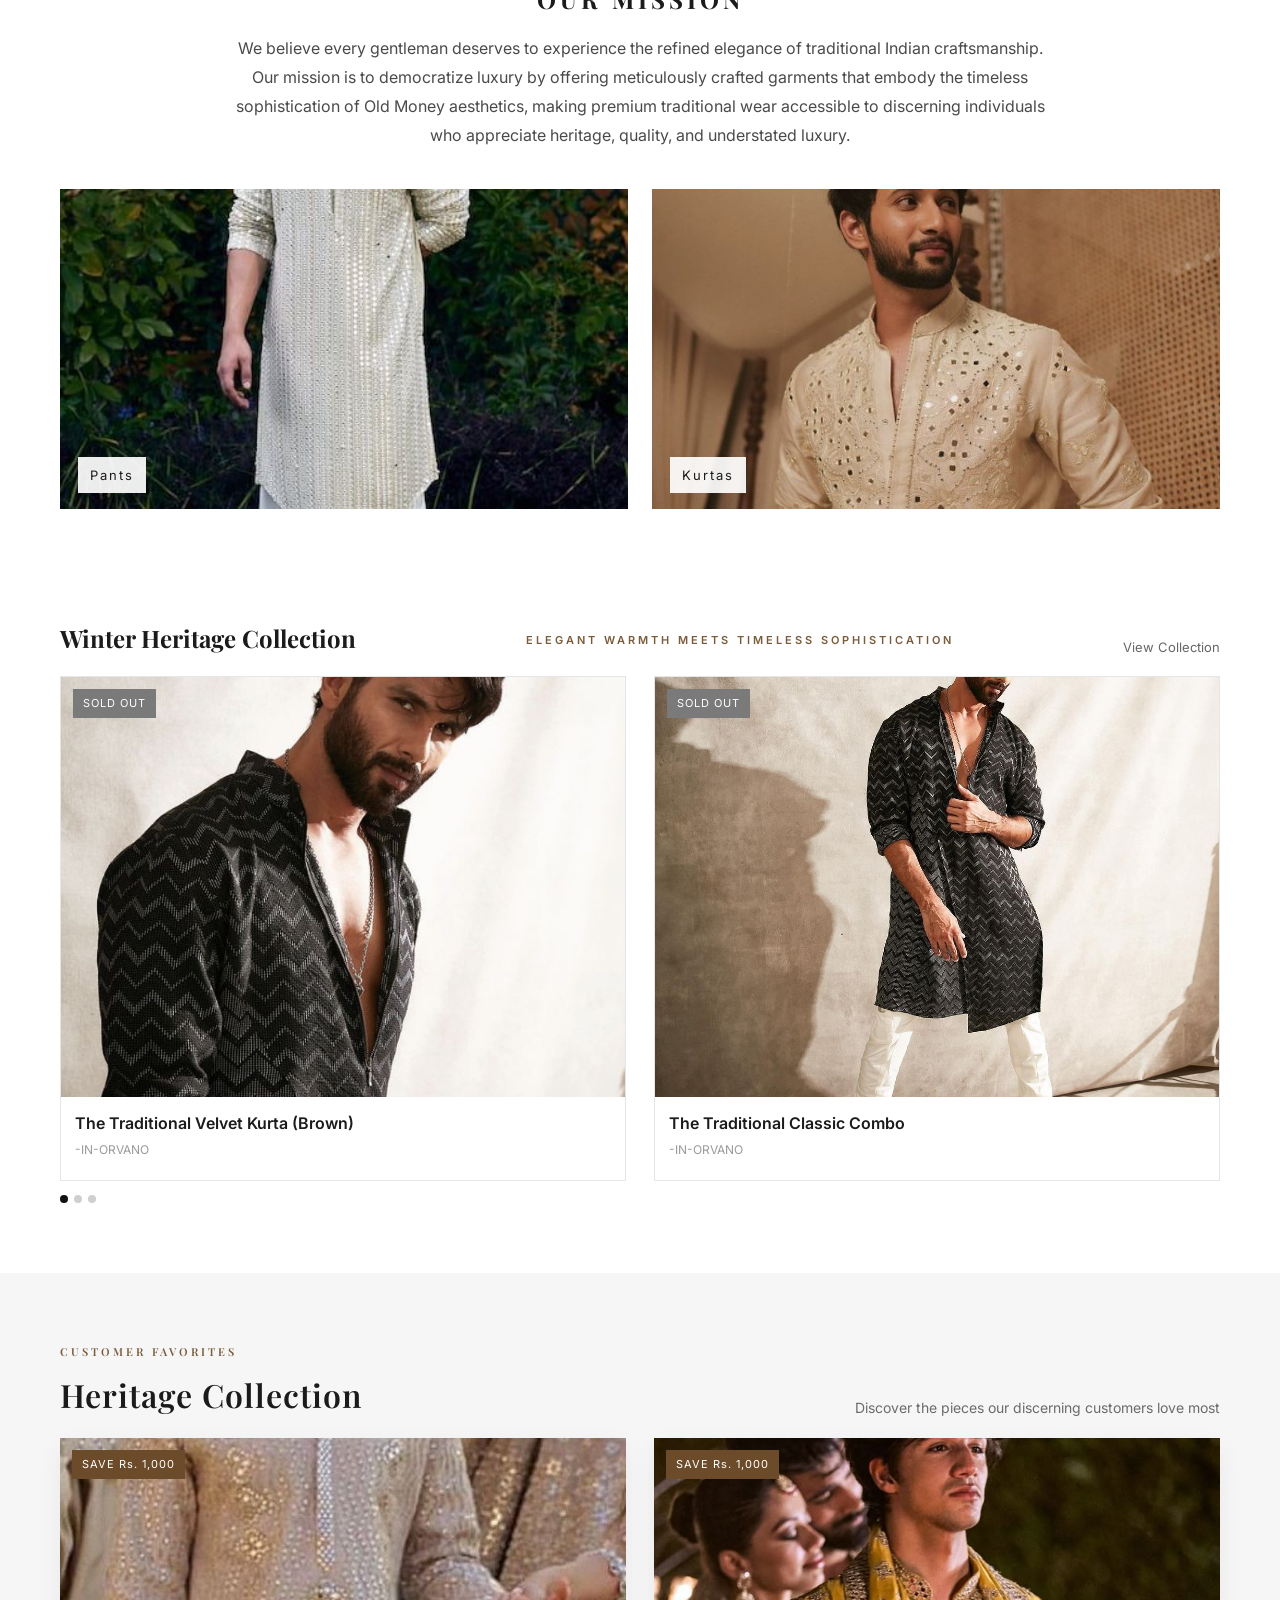
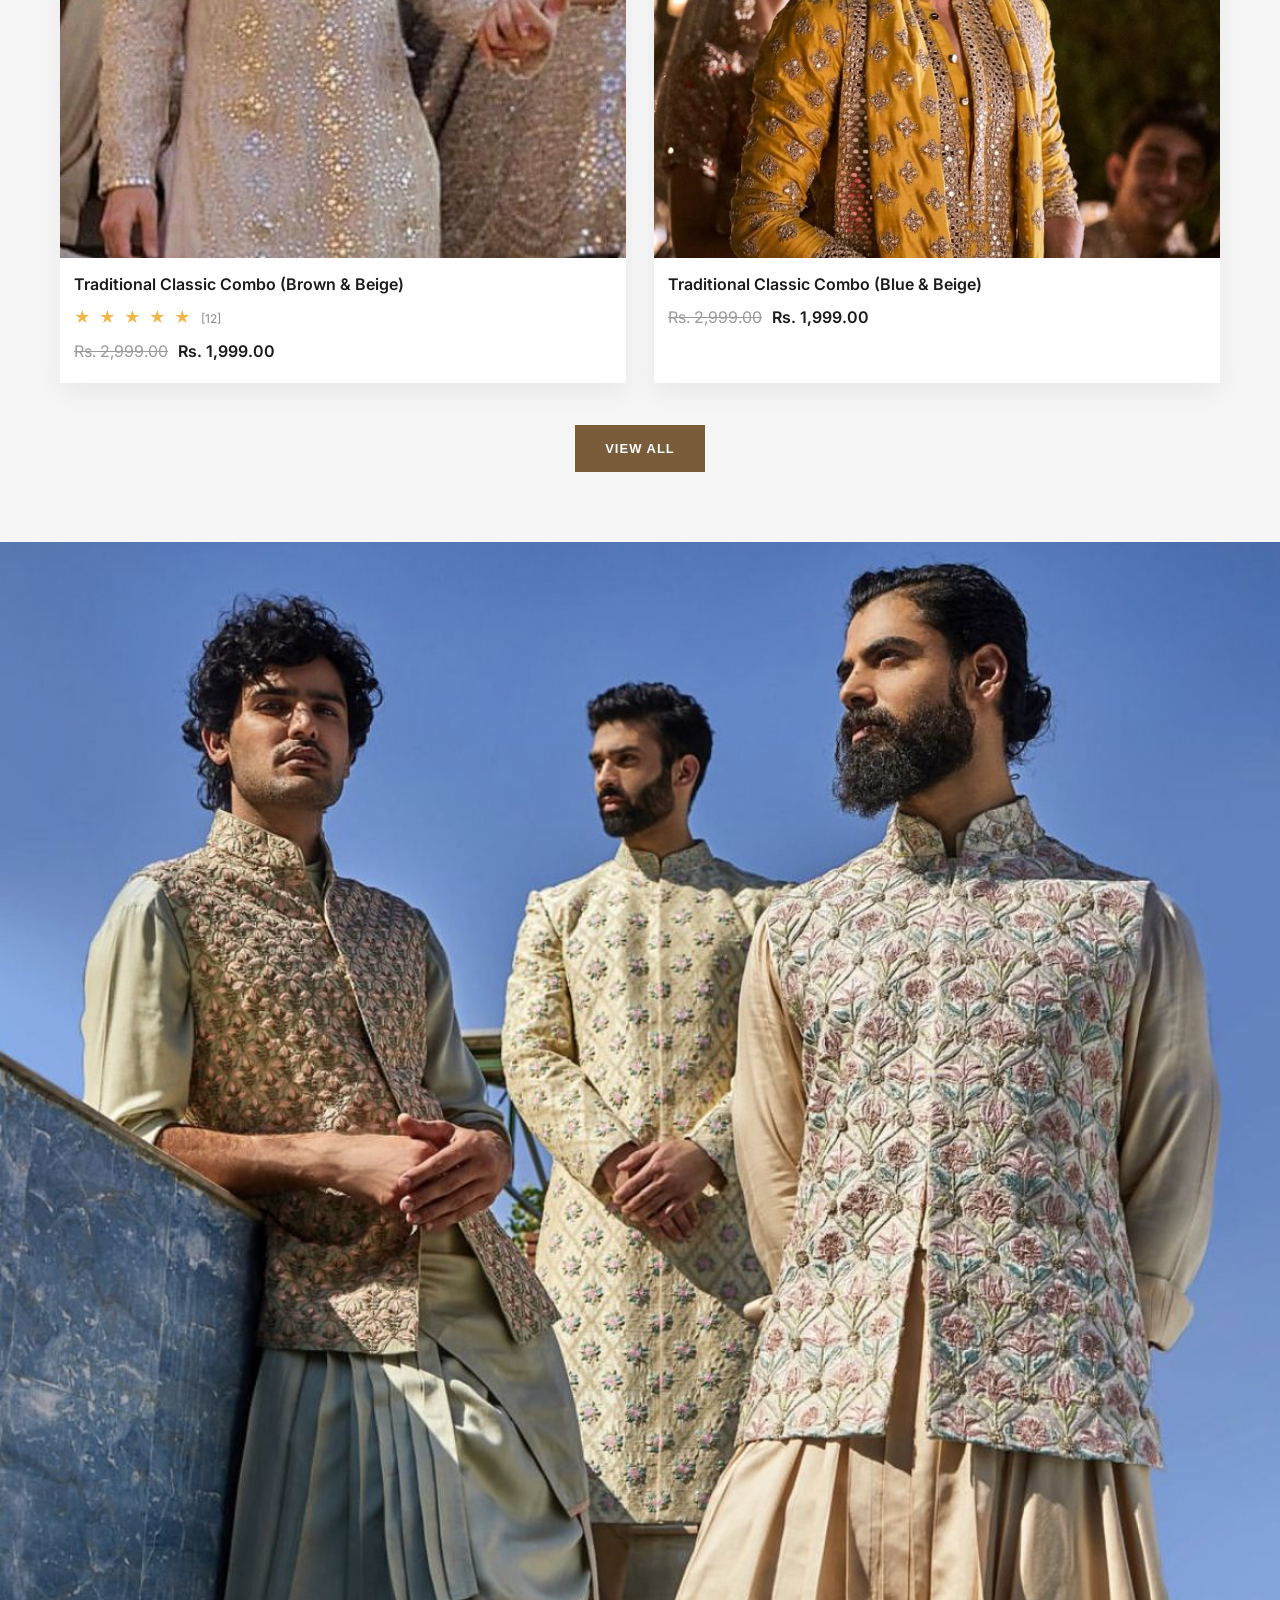
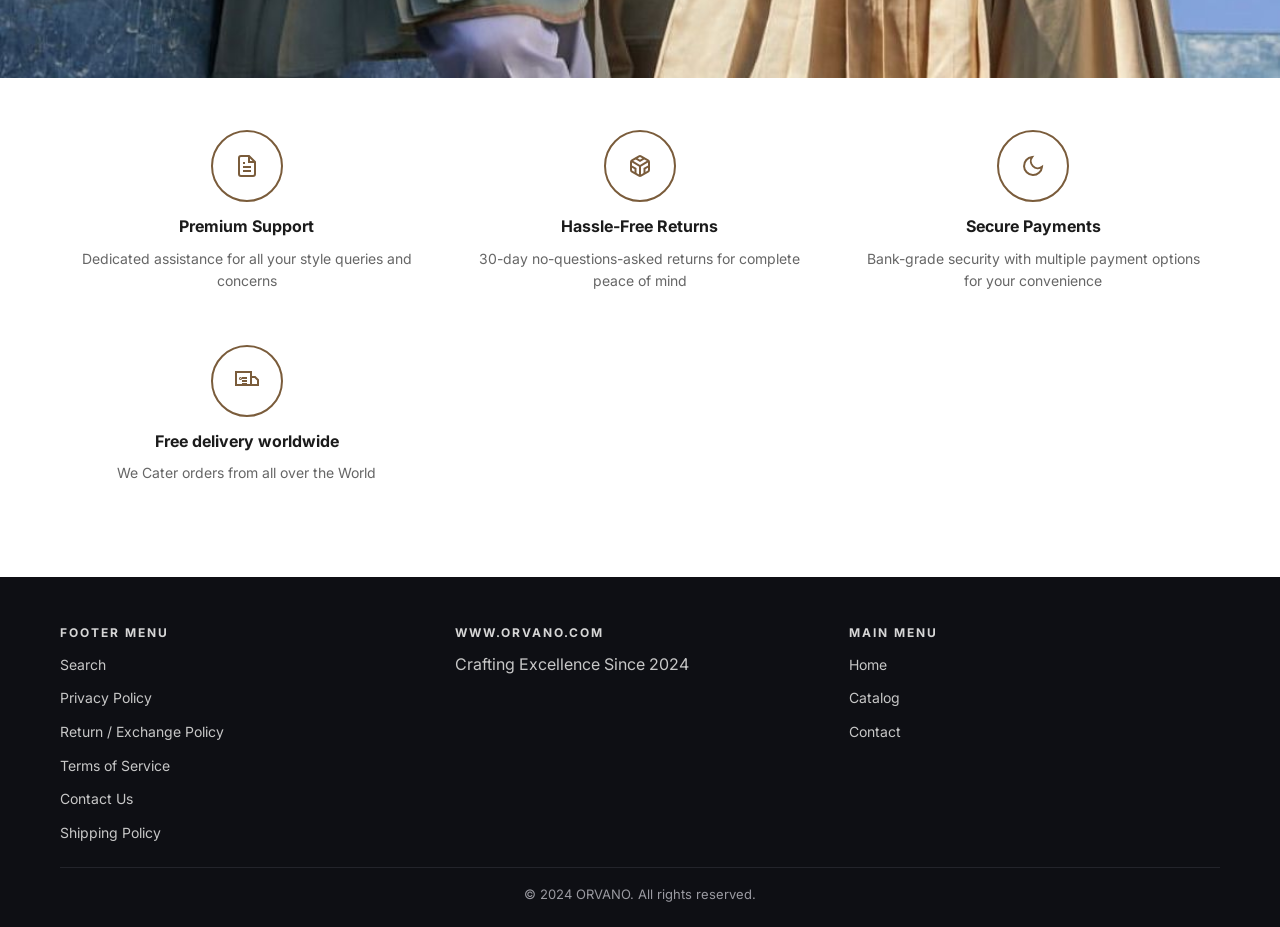
==== commit 0b8c497f: "Fix broken catalog footer links, filter-button handler conflict, dead hero buttons, and default avai" ====
--- a/index.html
+++ b/index.html
@@ -75,13 +75,13 @@
                 <p class="hero-tagline">Crafting timeless sophistication through traditional Indian artistry</p>
                 <div class="hero-cta">
                     <a href="#featured-collection" class="hero-button primary">Explore Collection</a>
-                    <a href="#about" class="hero-button secondary">Our Story</a>
+                    <a href="about.html" class="hero-button secondary">Our Story</a>
                 </div>
             </div>
         </section>
 
         <!-- Featured Collection -->
-        <section class="featured-collection">
+        <section class="featured-collection" id="featured-collection">
             <div class="container">
                 <div class="collection-grid">
                     <div class="collection-images">
